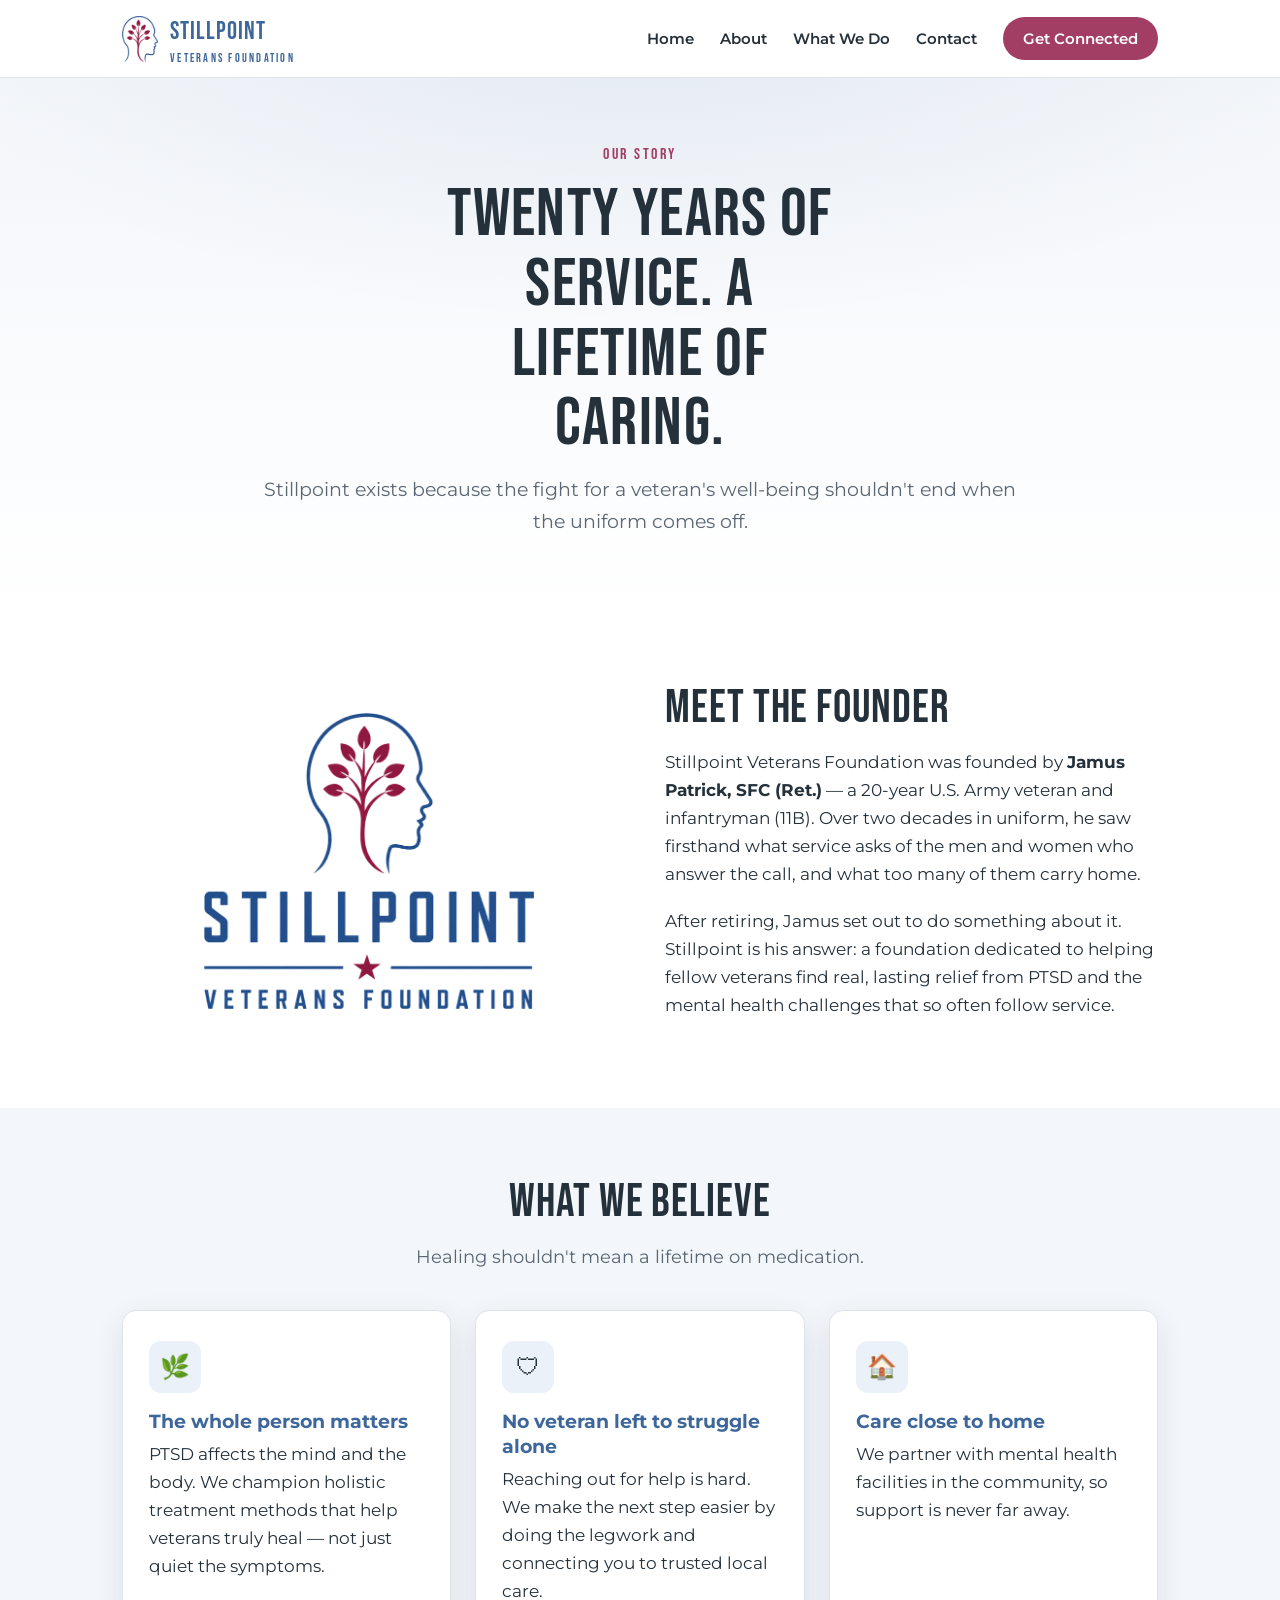
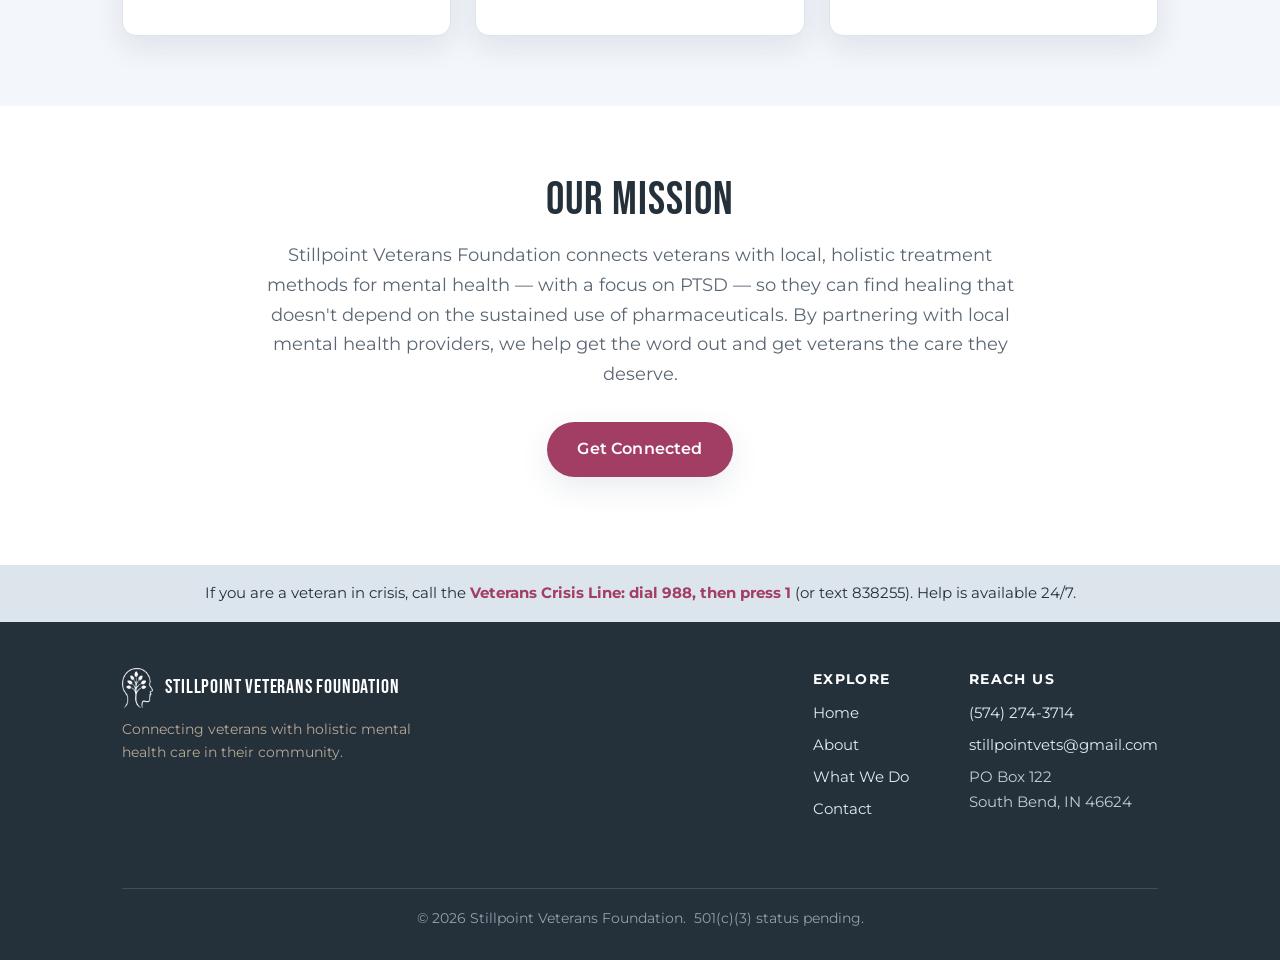
==== about.html @ 3c453eb8 "Add files via upload" ====
<!DOCTYPE html>
<html lang="en">
<head>
<meta charset="UTF-8">
<meta name="viewport" content="width=device-width, initial-scale=1">
<title>About — Stillpoint Veterans Foundation</title>
<meta name="description" content="Stillpoint Veterans Foundation was founded by Jamus Patrick, SFC (Ret.), a 20-year U.S. Army veteran, to connect veterans with holistic mental health care for PTSD.">
<link rel="icon" href="images/favicon.png">
<link rel="stylesheet" href="styles.css">
</head>
<body>

<header class="site">
  <div class="nav">
    <a class="brand" href="index.html">
      <img src="images/logo-emblem.png" alt="Stillpoint Veterans Foundation logo">
      <span>Stillpoint<small>Veterans Foundation</small></span>
    </a>
    <button class="menu-btn" aria-label="Menu" onclick="document.getElementById('nav').classList.toggle('open')">☰</button>
    <nav class="nav-links" id="nav">
      <a href="index.html">Home</a>
      <a href="about.html">About</a>
      <a href="services.html">What We Do</a>
      <a href="contact.html">Contact</a>
      <a class="cta" href="contact.html">Get Connected</a>
    </nav>
  </div>
</header>

<section class="hero" style="padding:64px 0 46px">
  <div class="wrap">
    <p class="eyebrow">Our Story</p>
    <h1>Twenty years of service. A lifetime of caring.</h1>
    <p class="lead">Stillpoint exists because the fight for a veteran's well-being shouldn't end when the uniform comes off.</p>
  </div>
</section>

<section class="band">
  <div class="wrap feature">
    <div class="media"><img src="images/logo-full.png" alt="Stillpoint Veterans Foundation logo"></div>
    <div>
      <h2>Meet the founder</h2>
      <p>Stillpoint Veterans Foundation was founded by <b>Jamus Patrick, SFC (Ret.)</b> — a 20-year U.S. Army veteran and infantryman (11B). Over two decades in uniform, he saw firsthand what service asks of the men and women who answer the call, and what too many of them carry home.</p>
      <p>After retiring, Jamus set out to do something about it. Stillpoint is his answer: a foundation dedicated to helping fellow veterans find real, lasting relief from PTSD and the mental health challenges that so often follow service.</p>
    </div>
  </div>
</section>

<section class="band sand">
  <div class="wrap">
    <h2 class="center">What we believe</h2>
    <p class="lead-center">Healing shouldn't mean a lifetime on medication.</p>
    <div class="cards">
      <div class="card">
        <div class="ic">&#127807;</div>
        <h3>The whole person matters</h3>
        <p>PTSD affects the mind and the body. We champion holistic treatment methods that help veterans truly heal — not just quiet the symptoms.</p>
      </div>
      <div class="card">
        <div class="ic">&#128737;</div>
        <h3>No veteran left to struggle alone</h3>
        <p>Reaching out for help is hard. We make the next step easier by doing the legwork and connecting you to trusted local care.</p>
      </div>
      <div class="card">
        <div class="ic">&#127968;</div>
        <h3>Care close to home</h3>
        <p>We partner with mental health facilities in the community, so support is never far away.</p>
      </div>
    </div>
  </div>
</section>

<section class="band">
  <div class="wrap center">
    <h2>Our mission</h2>
    <p class="lead-center">Stillpoint Veterans Foundation connects veterans with local, holistic treatment methods for mental health — with a focus on PTSD — so they can find healing that doesn't depend on the sustained use of pharmaceuticals. By partnering with local mental health providers, we help get the word out and get veterans the care they deserve.</p>
    <p class="center" style="margin-top:34px"><a class="btn" href="contact.html">Get Connected</a></p>
  </div>
</section>

<div class="disclaimer">
  If you are a veteran in crisis, call the <b>Veterans Crisis Line: dial 988, then press 1</b> (or text 838255). Help is available 24/7.
</div>

<footer class="site">
  <div class="wrap">
    <div>
      <div class="fbrand"><img src="images/logo-emblem-white.png" alt=""> Stillpoint Veterans Foundation</div>
      <p class="note" style="max-width:34ch;color:#b7a994">Connecting veterans with holistic mental health care in their community.</p>
    </div>
    <div class="cols">
      <div>
        <h4>Explore</h4>
        <ul>
          <li><a href="index.html">Home</a></li>
          <li><a href="about.html">About</a></li>
          <li><a href="services.html">What We Do</a></li>
          <li><a href="contact.html">Contact</a></li>
        </ul>
      </div>
      <div>
        <h4>Reach us</h4>
        <ul>
          <li><a href="tel:+15742743714">(574) 274-3714</a></li>
          <li><a href="mailto:stillpointvets@gmail.com">stillpointvets@gmail.com</a></li>
          <li>PO Box 122<br>South Bend, IN 46624</li>
        </ul>
      </div>
    </div>
    <div class="copyright">&copy; 2026 Stillpoint Veterans Foundation. &nbsp;501(c)(3) status pending.</div>
  </div>
</footer>

</body>
</html>
---- styles.css ----
@import url('https://fonts.googleapis.com/css2?family=Bebas+Neue&family=Montserrat:wght@400;500;600;700&display=swap');
/* Stillpoint Veterans Foundation — site styles (brand: blue #3D679A / maroon #A23D63) */
:root{
  --blue:#3D679A;
  --blue-dark:#315688;
  --blue-deep:#22456B;
  --maroon:#A23D63;
  --maroon-dark:#84304F;
  --ink:#24303A;
  --cream:#FFFFFF;
  --sand:#F3F6FA;
  --sand-deep:#DCE4EC;
  --muted:#5A6673;
  --white:#ffffff;
  --shadow:0 10px 30px rgba(34,54,84,.10);
  --radius:14px;
  --maxw:1080px;
  --font:'Montserrat',-apple-system,BlinkMacSystemFont,"Segoe UI",Roboto,Helvetica,Arial,sans-serif;
  --display:'Bebas Neue','Arial Narrow',sans-serif;
}
*{box-sizing:border-box}
html{scroll-behavior:smooth}
body{
  margin:0;font-family:var(--font);color:var(--ink);
  background:var(--cream);line-height:1.65;font-size:17px;
  -webkit-font-smoothing:antialiased;
}
h1,h2{font-family:var(--display);font-weight:400;letter-spacing:.02em;line-height:1.04;color:var(--ink)}
h1{font-size:clamp(2.7rem,6.5vw,4.2rem);margin:.1em 0}
h2{font-size:clamp(2rem,4.5vw,2.9rem);margin:0 0 .35em}
h3{font-family:var(--font);font-weight:700;font-size:1.2rem;line-height:1.3;color:var(--ink);margin:0 0 .3em}
p{margin:0 0 1.1em}
a{color:var(--blue);text-decoration:none}
a:hover{text-decoration:underline}
img{max-width:100%;display:block}
.wrap{max-width:var(--maxw);margin:0 auto;padding:0 22px}
.center{text-align:center}

/* Buttons */
.btn{
  display:inline-block;background:var(--maroon);color:#fff;font-weight:600;
  padding:14px 30px;border-radius:50px;font-size:1rem;letter-spacing:.01em;
  box-shadow:var(--shadow);transition:transform .15s ease,background .15s ease;
  border:none;cursor:pointer;text-align:center;
}
.btn:hover{background:var(--maroon-dark);text-decoration:none;transform:translateY(-2px)}
.btn-outline{
  background:transparent;color:var(--blue);border:2px solid var(--blue);
  box-shadow:none;padding:12px 28px;
}
.btn-outline:hover{background:var(--blue);color:#fff}

/* Header / nav */
header.site{
  position:sticky;top:0;z-index:50;background:rgba(255,255,255,.94);
  backdrop-filter:saturate(160%) blur(8px);border-bottom:1px solid var(--sand-deep);
}
.nav{display:flex;align-items:center;justify-content:space-between;padding:12px 22px;max-width:var(--maxw);margin:0 auto}
.brand{display:flex;align-items:center;gap:12px;font-family:var(--display);font-weight:400;font-size:1.55rem;letter-spacing:.04em;color:var(--blue)}
.brand:hover{text-decoration:none}
.brand img{height:46px;width:auto}
.brand small{display:block;font-family:var(--display);font-weight:400;font-size:.78rem;letter-spacing:.18em;text-transform:uppercase;color:var(--blue);line-height:1}
.nav-links{display:flex;align-items:center;gap:26px}
.nav-links a{color:var(--ink);font-weight:600;font-size:.95rem}
.nav-links a.cta{background:var(--maroon);color:#fff;padding:9px 20px;border-radius:50px}
.nav-links a.cta:hover{background:var(--maroon-dark);text-decoration:none}
.menu-btn{display:none;background:none;border:none;font-size:1.7rem;color:var(--ink);cursor:pointer}

/* Hero (inner pages) */
.hero{
  position:relative;padding:80px 0 70px;text-align:center;overflow:hidden;
  background:
    radial-gradient(1200px 500px at 50% -10%, rgba(61,103,154,.08), transparent 60%),
    linear-gradient(180deg,var(--sand) 0%, var(--cream) 100%);
}
.hero .eyebrow{font-family:var(--display);text-transform:uppercase;letter-spacing:.16em;font-size:1rem;font-weight:400;color:var(--maroon);margin-bottom:12px}
.hero h1{max-width:16ch;margin-left:auto;margin-right:auto}
.hero p.lead{font-size:1.2rem;color:var(--muted);max-width:60ch;margin:14px auto 30px}
.hero-actions{display:flex;gap:14px;justify-content:center;flex-wrap:wrap}
.hero-logo{height:120px;width:auto;margin:0 auto 26px}

/* Blue color-wash hero (home page) */
.hero-photo{
  padding:120px 0 110px;
  background:
    radial-gradient(900px 380px at 72% 26%, rgba(255,255,255,.12), transparent 60%),
    linear-gradient(140deg, #315688 0%, #3D679A 42%, #2E5079 76%, #22456B 100%);
}
.hero-photo .eyebrow{color:#CBDAEE}
.hero-photo h1{color:#fff;text-shadow:0 2px 16px rgba(12,28,48,.35);max-width:18ch}
.hero-photo p.lead{color:#E7EEF6}
.hero-photo .btn{background:var(--maroon);color:#fff}
.hero-photo .btn:hover{background:var(--maroon-dark);color:#fff}
.hero-photo .btn-outline{background:transparent;color:#fff;border-color:#fff}
.hero-photo .btn-outline:hover{background:#fff;color:var(--blue)}

/* Sections */
section.band{padding:70px 0}
section.band.sand{background:var(--sand)}
section.band.ink{background:linear-gradient(150deg,#315688,#22456B);color:#E6ECF2}
section.band.ink h2,section.band.ink h3{color:#fff}
.lead-center{max-width:64ch;margin:0 auto 10px;text-align:center;color:var(--muted);font-size:1.12rem}
section.band.ink .lead-center{color:#C3CDD7}

/* Cards */
.cards{display:grid;grid-template-columns:repeat(auto-fit,minmax(250px,1fr));gap:24px;margin-top:38px}
.card{background:#fff;border-radius:var(--radius);padding:30px 26px;box-shadow:var(--shadow);border:1px solid var(--sand-deep)}
.card .ic{width:52px;height:52px;border-radius:12px;background:#EAF1F8;display:flex;align-items:center;justify-content:center;margin-bottom:16px;font-size:1.5rem}
.card h3{color:var(--blue)}
.card p:last-child{margin-bottom:0}

/* Steps */
.steps{display:grid;grid-template-columns:repeat(auto-fit,minmax(220px,1fr));gap:26px;margin-top:40px;counter-reset:step}
.step{position:relative;padding-left:8px}
.step .num{display:inline-flex;align-items:center;justify-content:center;width:46px;height:46px;border-radius:50%;background:var(--blue);color:#fff;font-family:var(--display);font-weight:400;font-size:1.5rem;margin-bottom:12px}

/* Feature row */
.feature{display:grid;grid-template-columns:1fr 1fr;gap:50px;align-items:center}
.feature .media{background:transparent;border-radius:0;min-height:0;display:flex;align-items:center;justify-content:center;box-shadow:none}
.feature .media img{width:80%;max-width:330px;border-radius:0}

/* Trust strip */
.trust{display:flex;flex-wrap:wrap;gap:18px 40px;justify-content:center;margin-top:20px;color:var(--muted);font-weight:600}
.trust span{display:flex;align-items:center;gap:8px}
.trust .dot{color:var(--maroon);font-size:1.2rem}

/* Contact */
.contact-grid{display:grid;grid-template-columns:1fr 1fr;gap:44px;align-items:start}
.form-field{margin-bottom:18px}
.form-field label{display:block;font-weight:600;margin-bottom:6px;font-size:.95rem}
.form-field input,.form-field textarea,.form-field select{
  width:100%;padding:13px 15px;border:1.5px solid var(--sand-deep);border-radius:10px;
  font-size:1rem;font-family:inherit;background:#fff;color:var(--ink);
}
.form-field input:focus,.form-field textarea:focus,.form-field select:focus{outline:none;border-color:var(--blue)}
.form-field textarea{min-height:130px;resize:vertical}
.contact-info li{list-style:none;display:flex;gap:14px;align-items:flex-start;margin-bottom:22px}
.contact-info{padding:0;margin:0}
.contact-info .ic{font-size:1.4rem;flex:0 0 auto}
.contact-info b{display:block}
.note{font-size:.9rem;color:var(--muted)}

/* Footer */
footer.site{background:var(--ink);color:#C4CDD6;padding:46px 0 30px;font-size:.95rem}
footer.site .wrap{display:flex;flex-wrap:wrap;gap:30px;justify-content:space-between}
footer.site a{color:#E4EAF0}
footer.site .fbrand{display:flex;align-items:center;gap:12px;margin-bottom:10px;color:#fff;font-family:var(--display);font-size:1.25rem;letter-spacing:.04em}
footer.site .fbrand img{height:40px;width:auto}
footer.site .cols{display:flex;gap:60px;flex-wrap:wrap}
footer.site h4{color:#fff;margin:0 0 10px;font-size:.85rem;letter-spacing:.1em;text-transform:uppercase}
footer.site ul{list-style:none;padding:0;margin:0}
footer.site li{margin-bottom:7px}
.copyright{border-top:1px solid rgba(255,255,255,.14);margin-top:30px;padding-top:18px;font-size:.85rem;color:#93A0AC;text-align:center;width:100%}

/* Disclaimer band */
.disclaimer{background:var(--sand-deep);color:var(--ink);text-align:center;padding:16px 22px;font-size:.92rem}
.disclaimer b{color:var(--maroon)}

/* Mobile */
@media(max-width:820px){
  .nav-links{position:fixed;top:71px;right:0;left:0;background:var(--cream);flex-direction:column;align-items:stretch;gap:0;padding:8px 0;border-bottom:1px solid var(--sand-deep);box-shadow:var(--shadow);display:none}
  .nav-links.open{display:flex}
  .nav-links a{padding:14px 24px;border-top:1px solid var(--sand)}
  .nav-links a.cta{margin:10px 24px;text-align:center}
  .menu-btn{display:block}
  .feature{grid-template-columns:1fr;gap:30px}
  .contact-grid{grid-template-columns:1fr}
  section.band{padding:52px 0}
  .hero{padding:56px 0 50px}
}
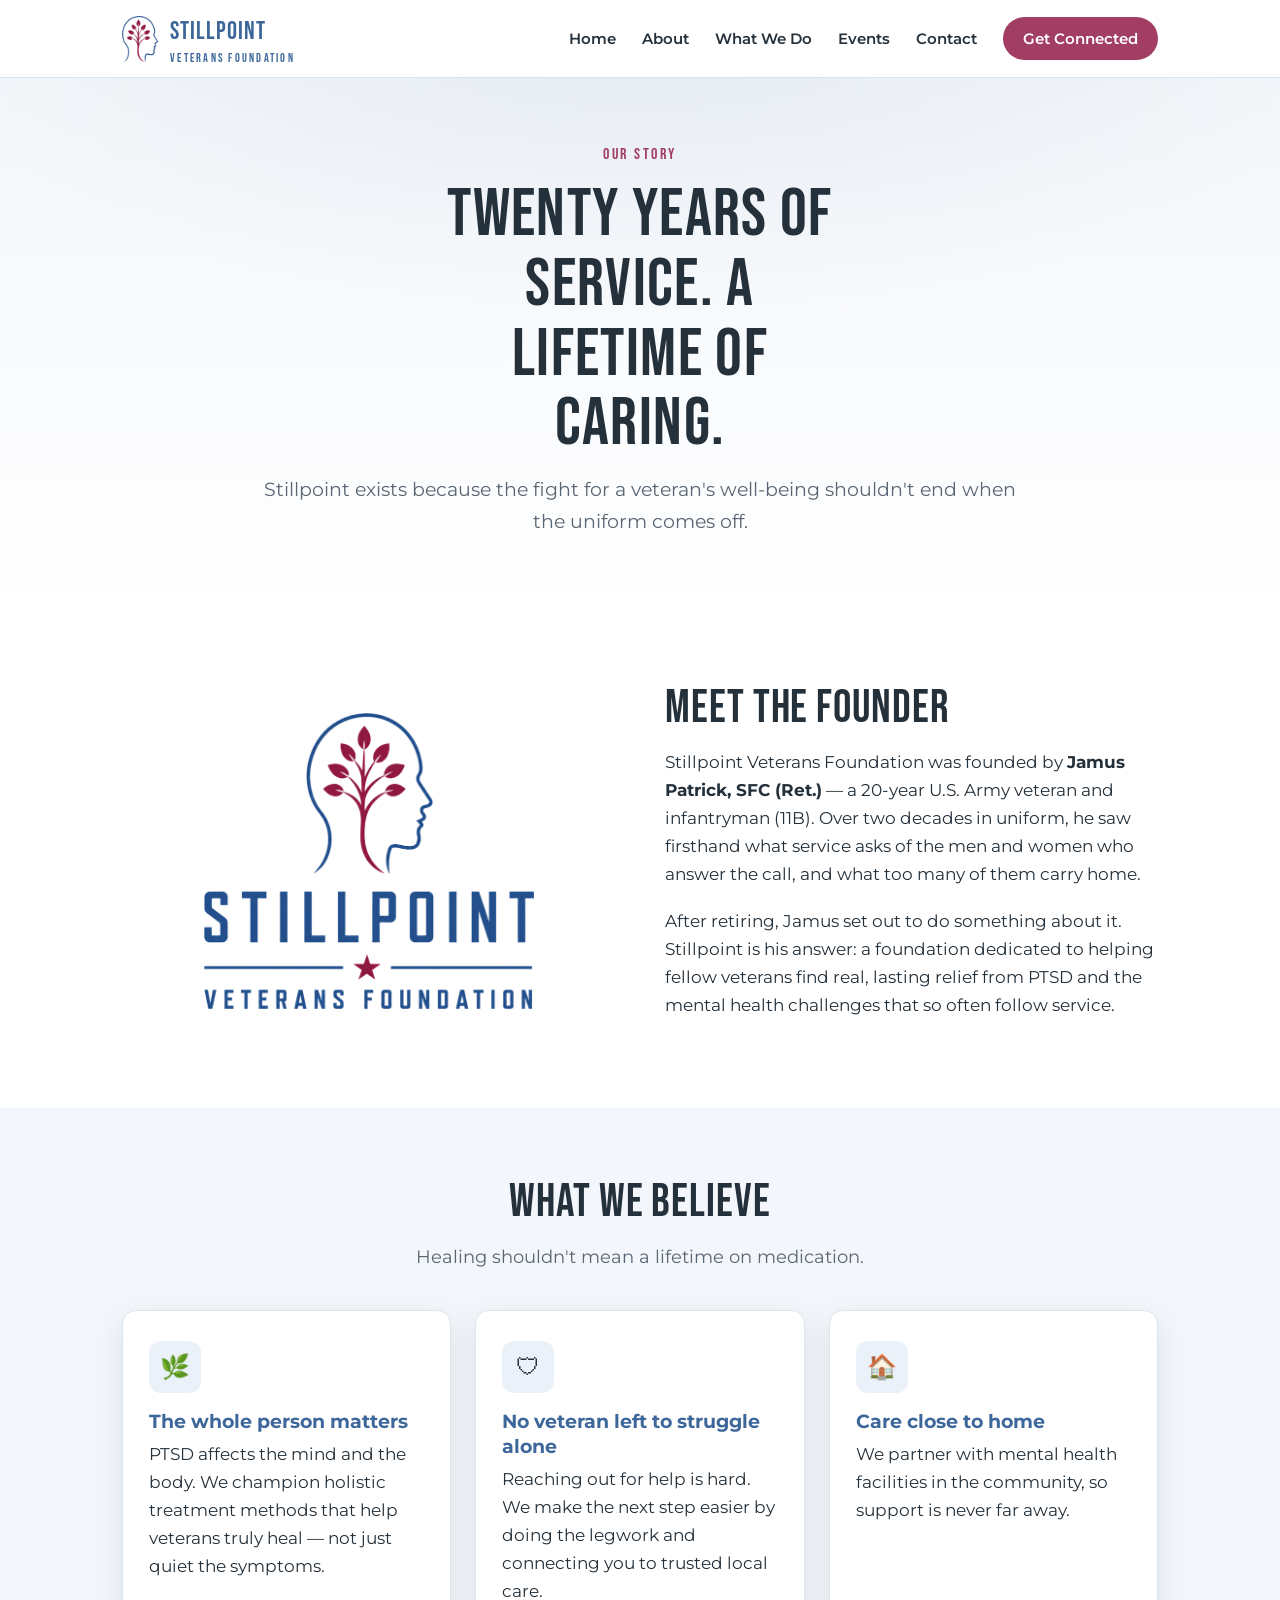
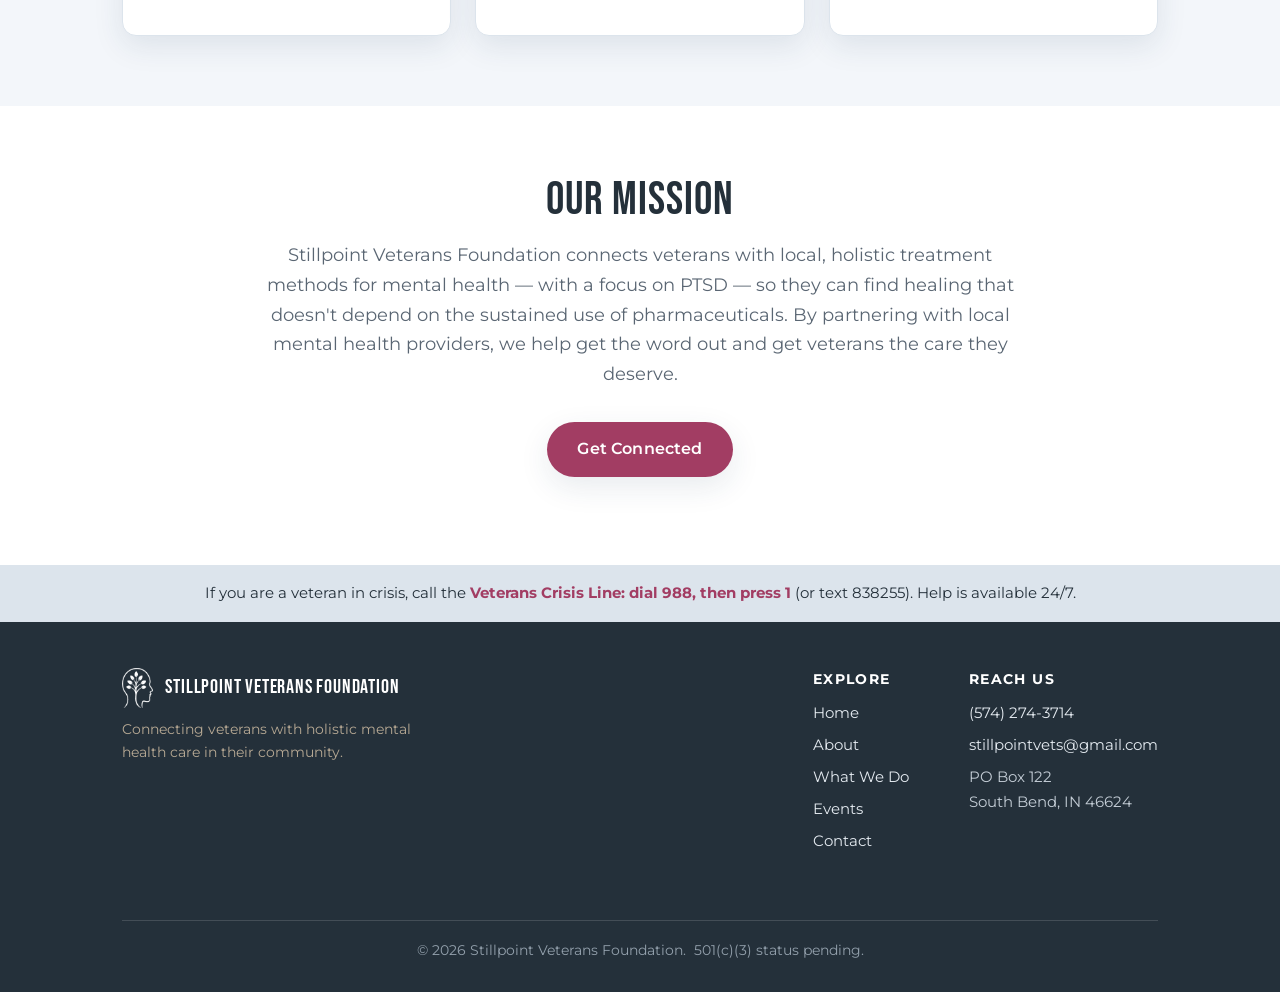
==== commit 04e82588: "Add files via upload" ====
--- a/about.html
+++ b/about.html
@@ -21,6 +21,7 @@
       <a href="index.html">Home</a>
       <a href="about.html">About</a>
       <a href="services.html">What We Do</a>
+      <a href="events.html">Events</a>
       <a href="contact.html">Contact</a>
       <a class="cta" href="contact.html">Get Connected</a>
     </nav>
@@ -95,6 +96,7 @@
           <li><a href="index.html">Home</a></li>
           <li><a href="about.html">About</a></li>
           <li><a href="services.html">What We Do</a></li>
+          <li><a href="events.html">Events</a></li>
           <li><a href="contact.html">Contact</a></li>
         </ul>
       </div>
--- a/styles.css
+++ b/styles.css
@@ -152,6 +152,17 @@
 footer.site li{margin-bottom:7px}
 .copyright{border-top:1px solid rgba(255,255,255,.14);margin-top:30px;padding-top:18px;font-size:.85rem;color:#93A0AC;text-align:center;width:100%}
 
+/* Events */
+.events{max-width:760px;margin:34px auto 0;display:flex;flex-direction:column;gap:18px}
+.event-card{display:flex;gap:22px;background:#fff;border:1px solid var(--sand-deep);border-radius:var(--radius);padding:22px 24px;box-shadow:var(--shadow);align-items:flex-start}
+.event-date{flex:0 0 auto;width:74px;text-align:center;background:var(--blue);color:#fff;border-radius:12px;padding:12px 0;line-height:1}
+.event-month{display:block;font-family:var(--font);font-weight:700;font-size:.8rem;letter-spacing:.1em;text-transform:uppercase}
+.event-day{display:block;font-family:var(--display);font-size:2rem;margin-top:4px}
+.event-body h3{color:var(--blue);margin-bottom:4px}
+.event-meta{color:var(--maroon);font-weight:600;font-size:.9rem;margin-bottom:8px}
+.event-body .btn{margin-top:6px}
+@media(max-width:560px){.event-card{flex-direction:column;gap:14px}.event-date{width:auto;display:inline-block;padding:8px 16px}}
+
 /* Disclaimer band */
 .disclaimer{background:var(--sand-deep);color:var(--ink);text-align:center;padding:16px 22px;font-size:.92rem}
 .disclaimer b{color:var(--maroon)}
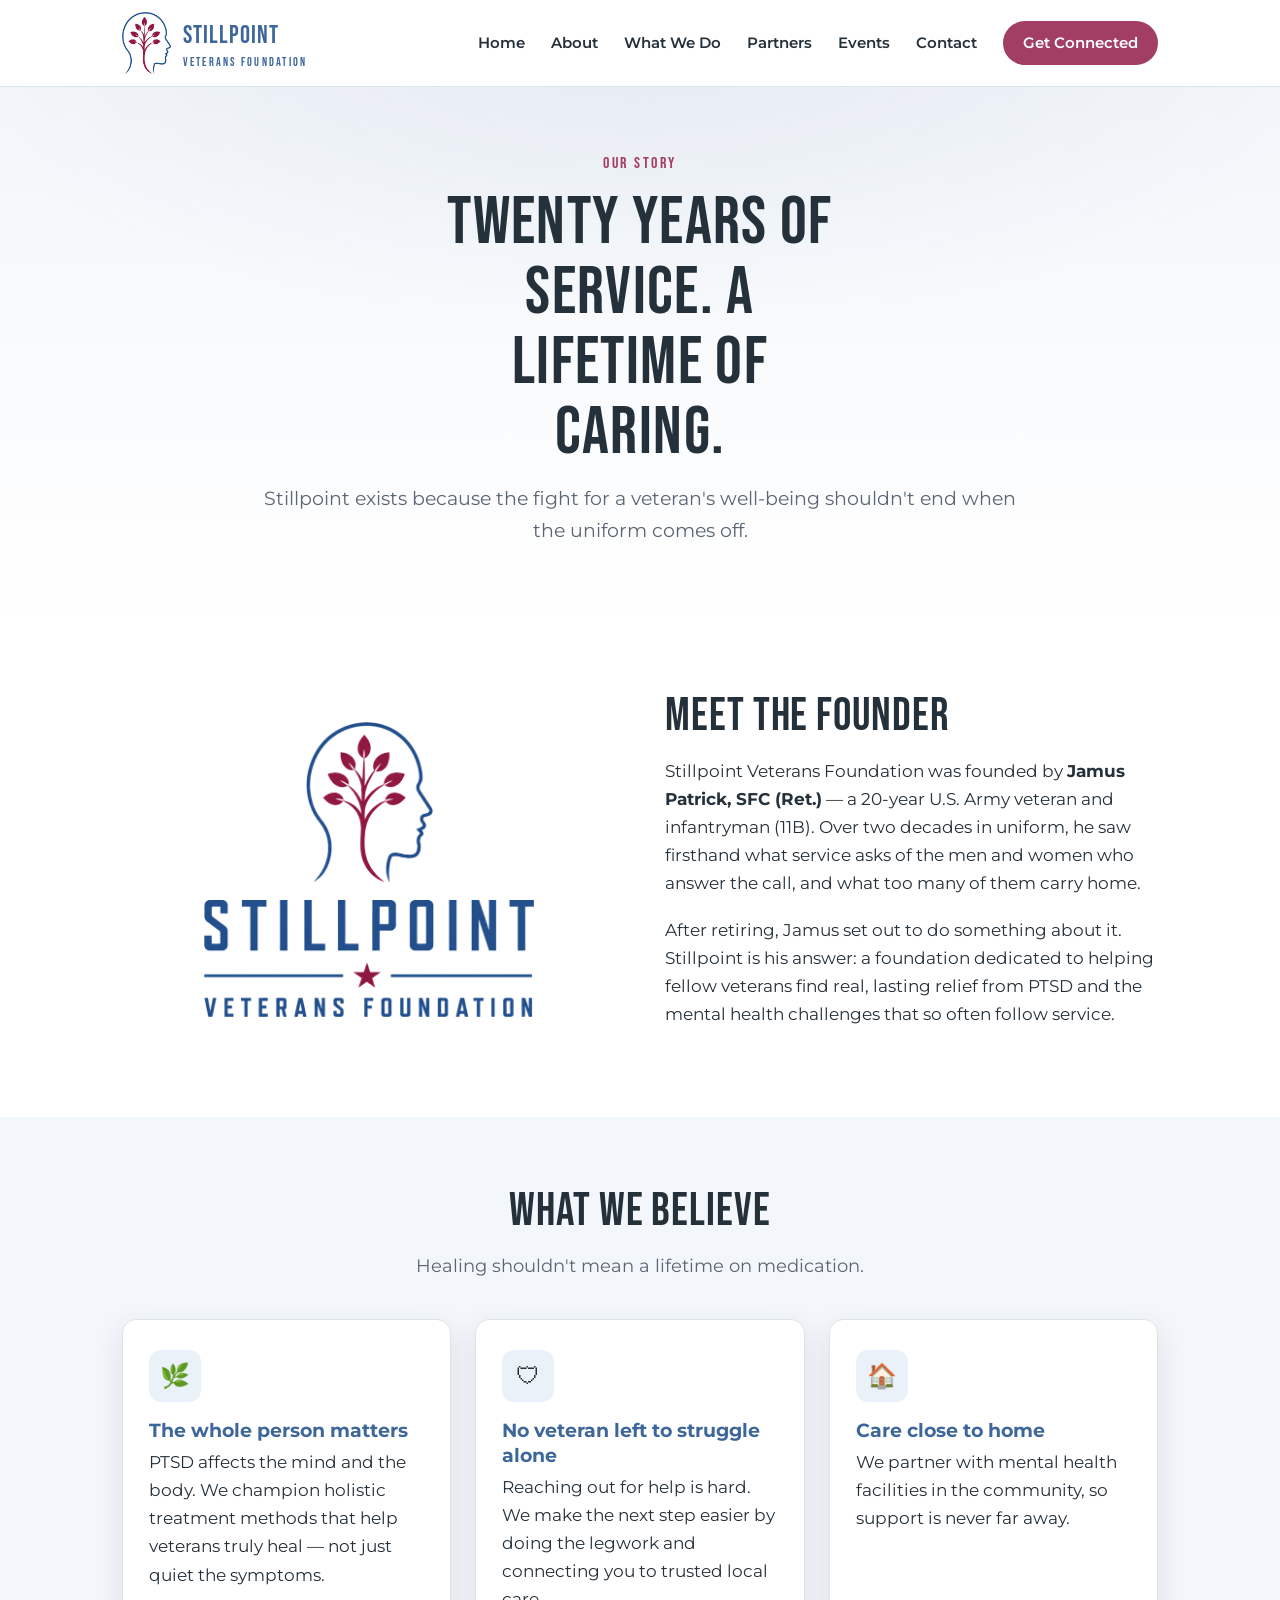
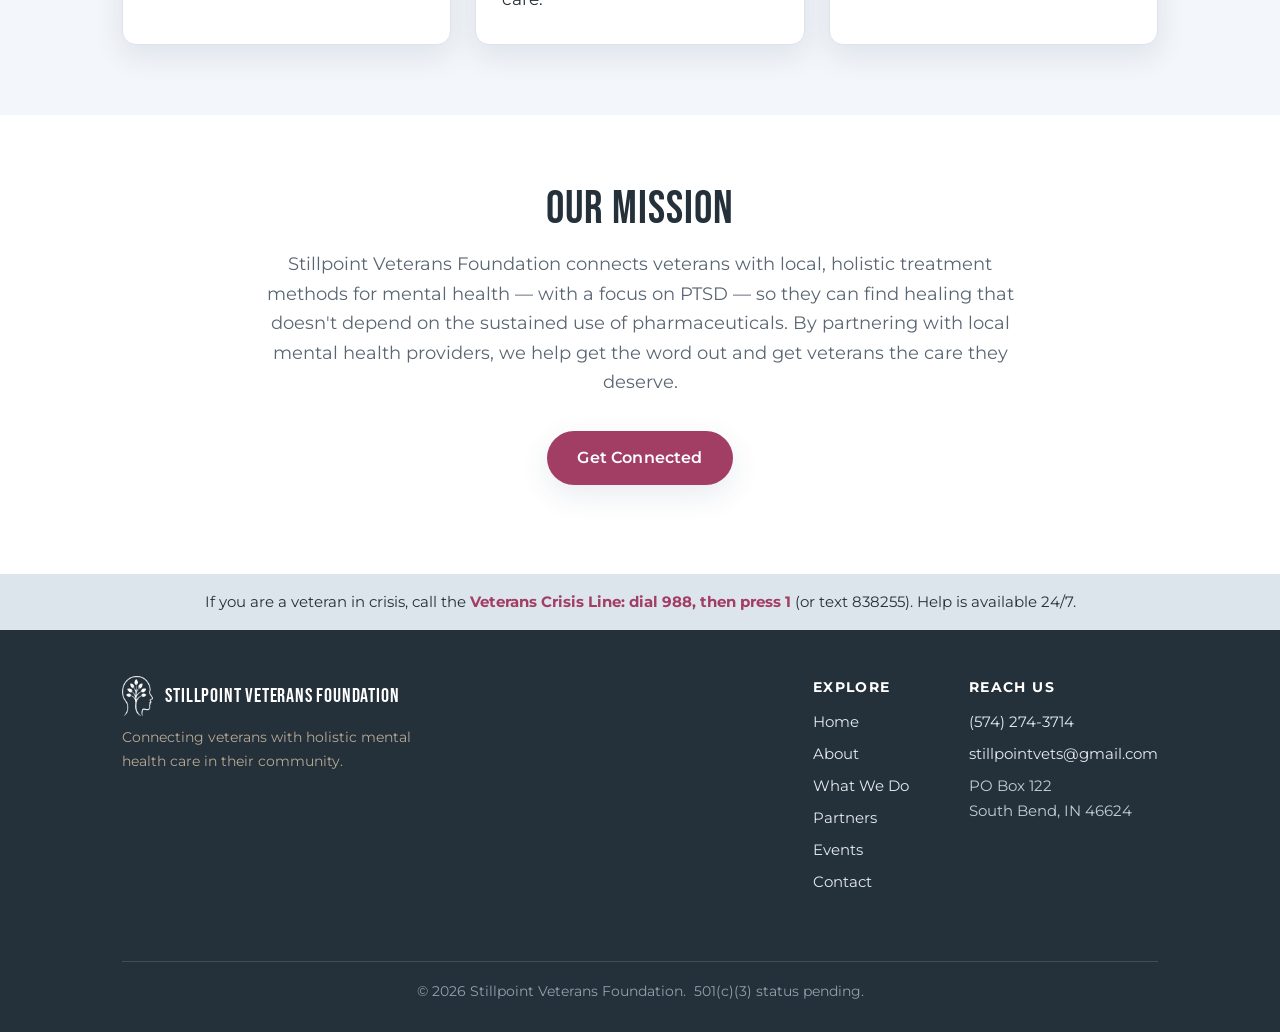
==== commit 217eeb1d: "Add files via upload" ====
--- a/about.html
+++ b/about.html
@@ -21,6 +21,7 @@
       <a href="index.html">Home</a>
       <a href="about.html">About</a>
       <a href="services.html">What We Do</a>
+      <a href="partners.html">Partners</a>
       <a href="events.html">Events</a>
       <a href="contact.html">Contact</a>
       <a class="cta" href="contact.html">Get Connected</a>
@@ -96,6 +97,7 @@
           <li><a href="index.html">Home</a></li>
           <li><a href="about.html">About</a></li>
           <li><a href="services.html">What We Do</a></li>
+          <li><a href="partners.html">Partners</a></li>
           <li><a href="events.html">Events</a></li>
           <li><a href="contact.html">Contact</a></li>
         </ul>
--- a/styles.css
+++ b/styles.css
@@ -58,7 +58,7 @@
 .nav{display:flex;align-items:center;justify-content:space-between;padding:12px 22px;max-width:var(--maxw);margin:0 auto}
 .brand{display:flex;align-items:center;gap:12px;font-family:var(--display);font-weight:400;font-size:1.55rem;letter-spacing:.04em;color:var(--blue)}
 .brand:hover{text-decoration:none}
-.brand img{height:46px;width:auto}
+.brand img{height:62px;width:auto}
 .brand small{display:block;font-family:var(--display);font-weight:400;font-size:.78rem;letter-spacing:.18em;text-transform:uppercase;color:var(--blue);line-height:1}
 .nav-links{display:flex;align-items:center;gap:26px}
 .nav-links a{color:var(--ink);font-weight:600;font-size:.95rem}
@@ -163,13 +163,22 @@
 .event-body .btn{margin-top:6px}
 @media(max-width:560px){.event-card{flex-direction:column;gap:14px}.event-date{width:auto;display:inline-block;padding:8px 16px}}
 
+/* Partners */
+.partners{display:grid;grid-template-columns:repeat(auto-fit,minmax(320px,1fr));gap:24px;max-width:760px;margin:34px auto 0}
+.partner-card{background:#fff;border:1px solid var(--sand-deep);border-radius:var(--radius);padding:30px 28px;box-shadow:var(--shadow)}
+.partner-card h3{color:var(--blue);margin-bottom:2px}
+.partner-loc{color:var(--maroon);font-weight:600;font-size:.92rem;margin-bottom:12px}
+.partner-contact{list-style:none;padding:0;margin:16px 0 22px;font-size:.96rem}
+.partner-contact li{display:flex;gap:10px;align-items:flex-start;margin-bottom:9px;color:var(--ink)}
+.partner-contact .pc-ic{flex:0 0 auto}
+
 /* Disclaimer band */
 .disclaimer{background:var(--sand-deep);color:var(--ink);text-align:center;padding:16px 22px;font-size:.92rem}
 .disclaimer b{color:var(--maroon)}
 
 /* Mobile */
 @media(max-width:820px){
-  .nav-links{position:fixed;top:71px;right:0;left:0;background:var(--cream);flex-direction:column;align-items:stretch;gap:0;padding:8px 0;border-bottom:1px solid var(--sand-deep);box-shadow:var(--shadow);display:none}
+  .nav-links{position:fixed;top:87px;right:0;left:0;background:var(--cream);flex-direction:column;align-items:stretch;gap:0;padding:8px 0;border-bottom:1px solid var(--sand-deep);box-shadow:var(--shadow);display:none}
   .nav-links.open{display:flex}
   .nav-links a{padding:14px 24px;border-top:1px solid var(--sand)}
   .nav-links a.cta{margin:10px 24px;text-align:center}
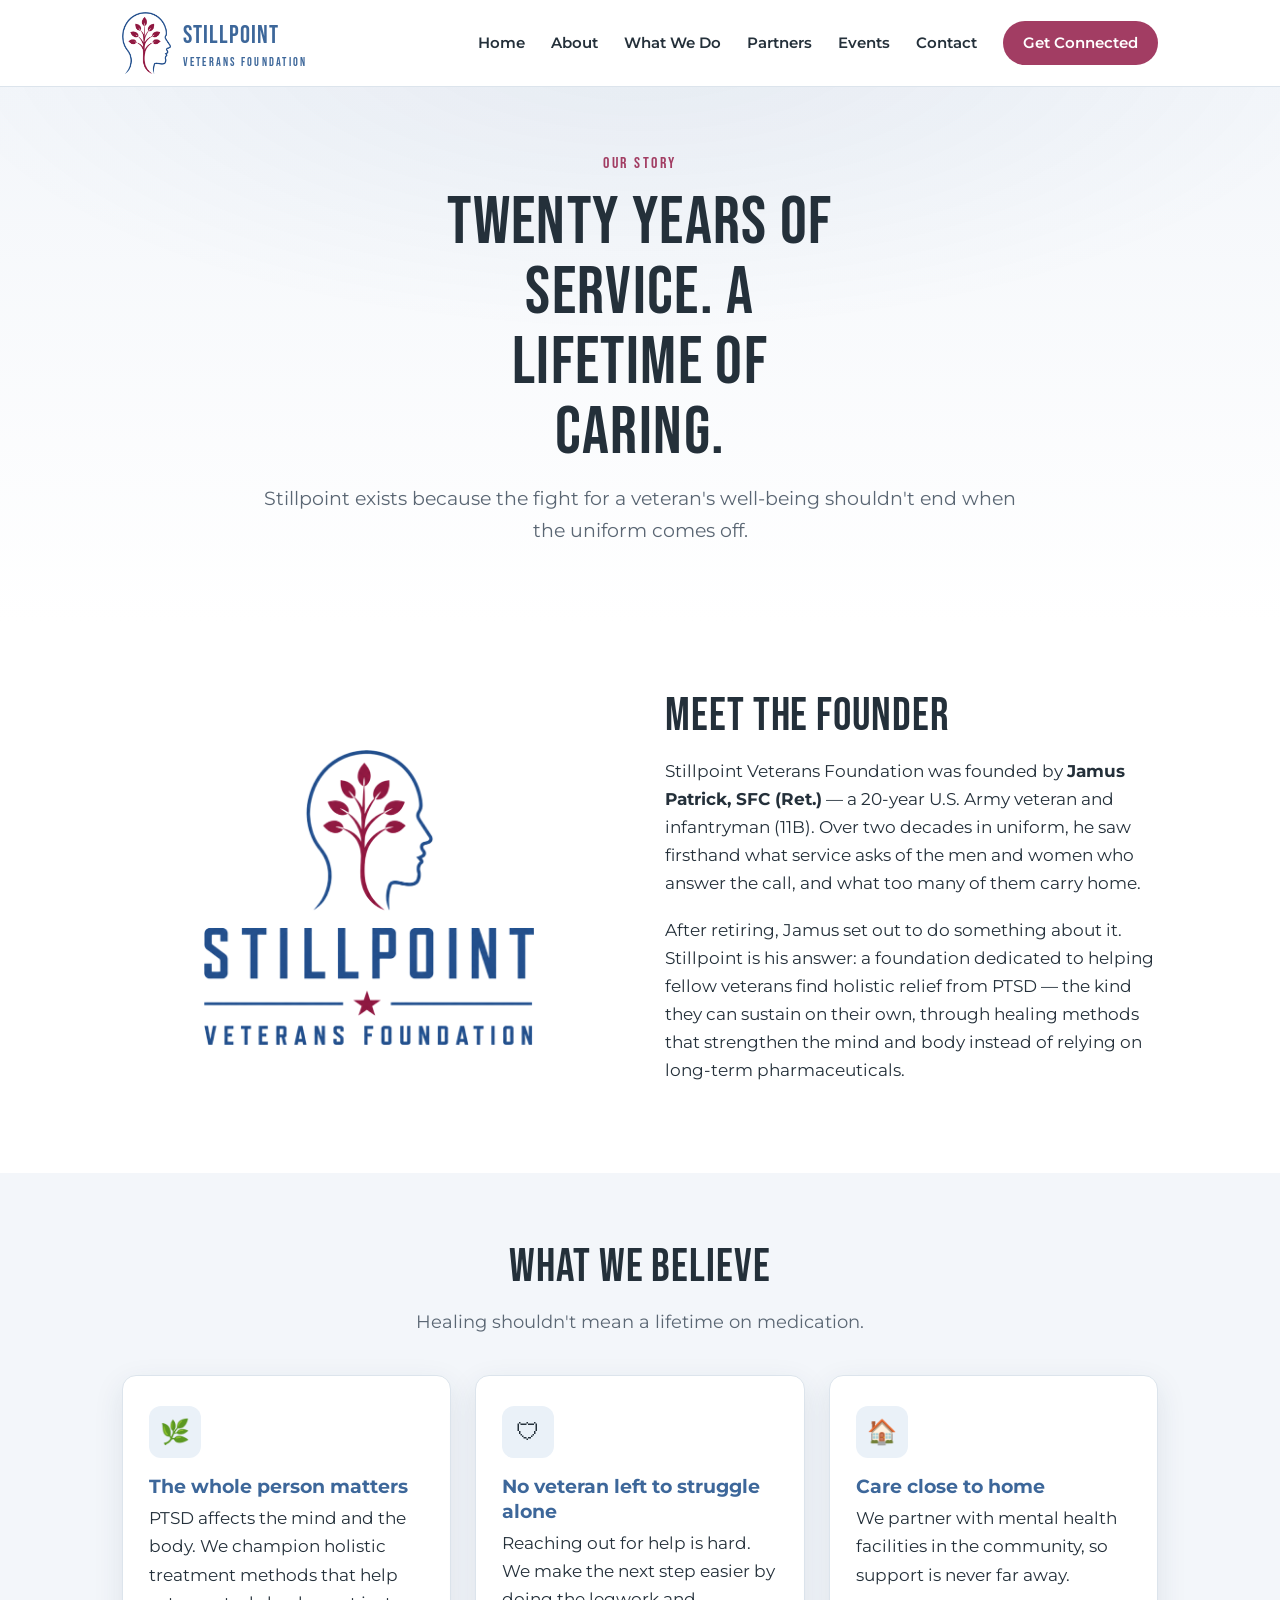
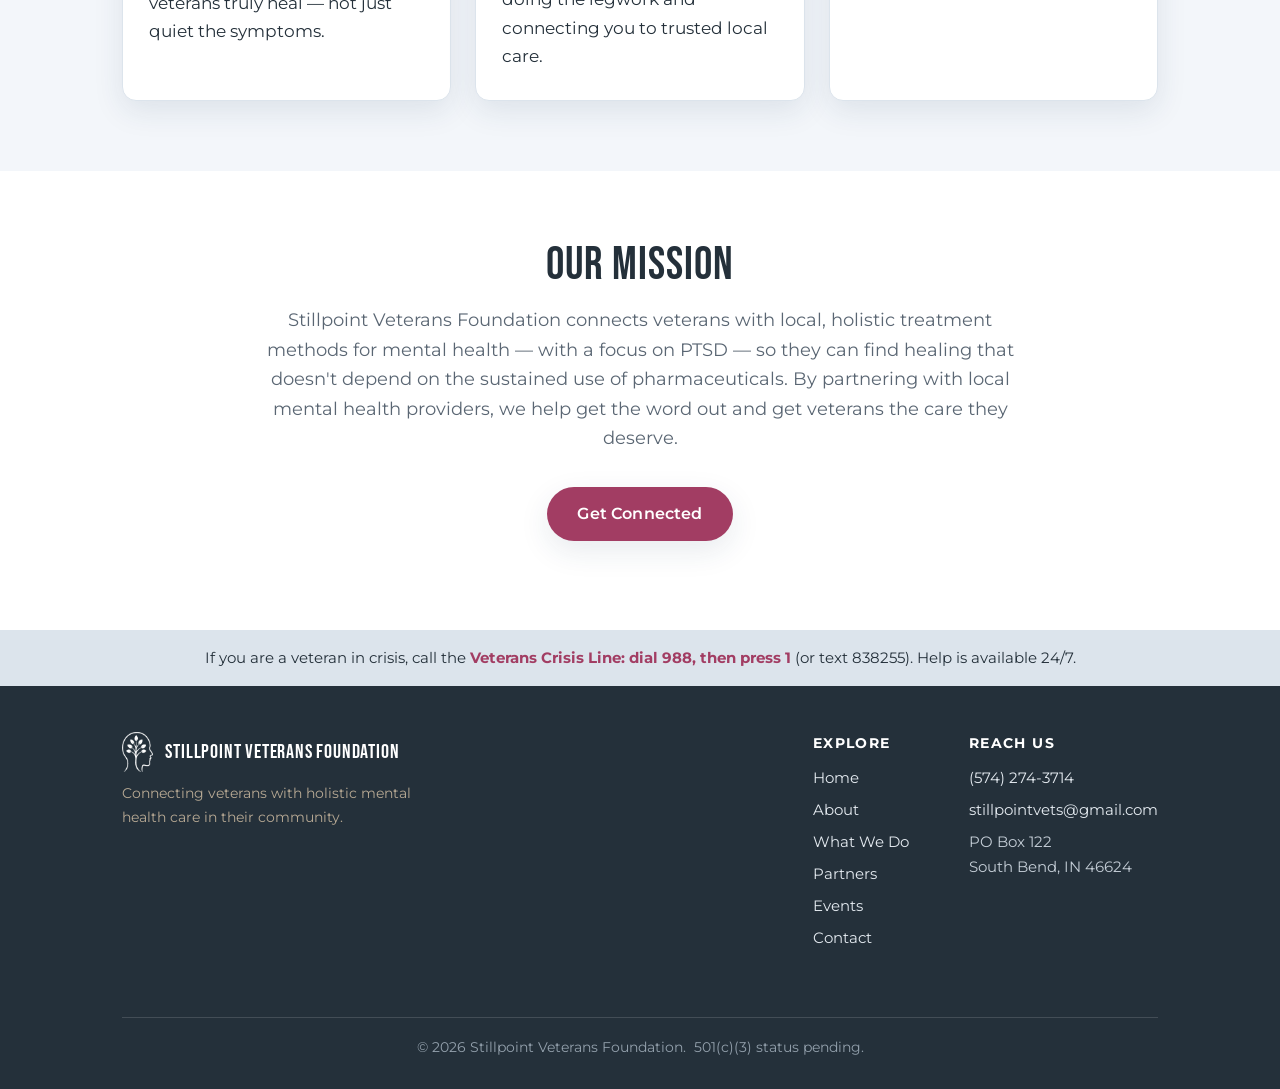
==== commit 44e2a165: "Add files via upload" ====
--- a/about.html
+++ b/about.html
@@ -43,7 +43,7 @@
     <div>
       <h2>Meet the founder</h2>
       <p>Stillpoint Veterans Foundation was founded by <b>Jamus Patrick, SFC (Ret.)</b> — a 20-year U.S. Army veteran and infantryman (11B). Over two decades in uniform, he saw firsthand what service asks of the men and women who answer the call, and what too many of them carry home.</p>
-      <p>After retiring, Jamus set out to do something about it. Stillpoint is his answer: a foundation dedicated to helping fellow veterans find real, lasting relief from PTSD and the mental health challenges that so often follow service.</p>
+      <p>After retiring, Jamus set out to do something about it. Stillpoint is his answer: a foundation dedicated to helping fellow veterans find holistic relief from PTSD — the kind they can sustain on their own, through healing methods that strengthen the mind and body instead of relying on long-term pharmaceuticals.</p>
     </div>
   </div>
 </section>
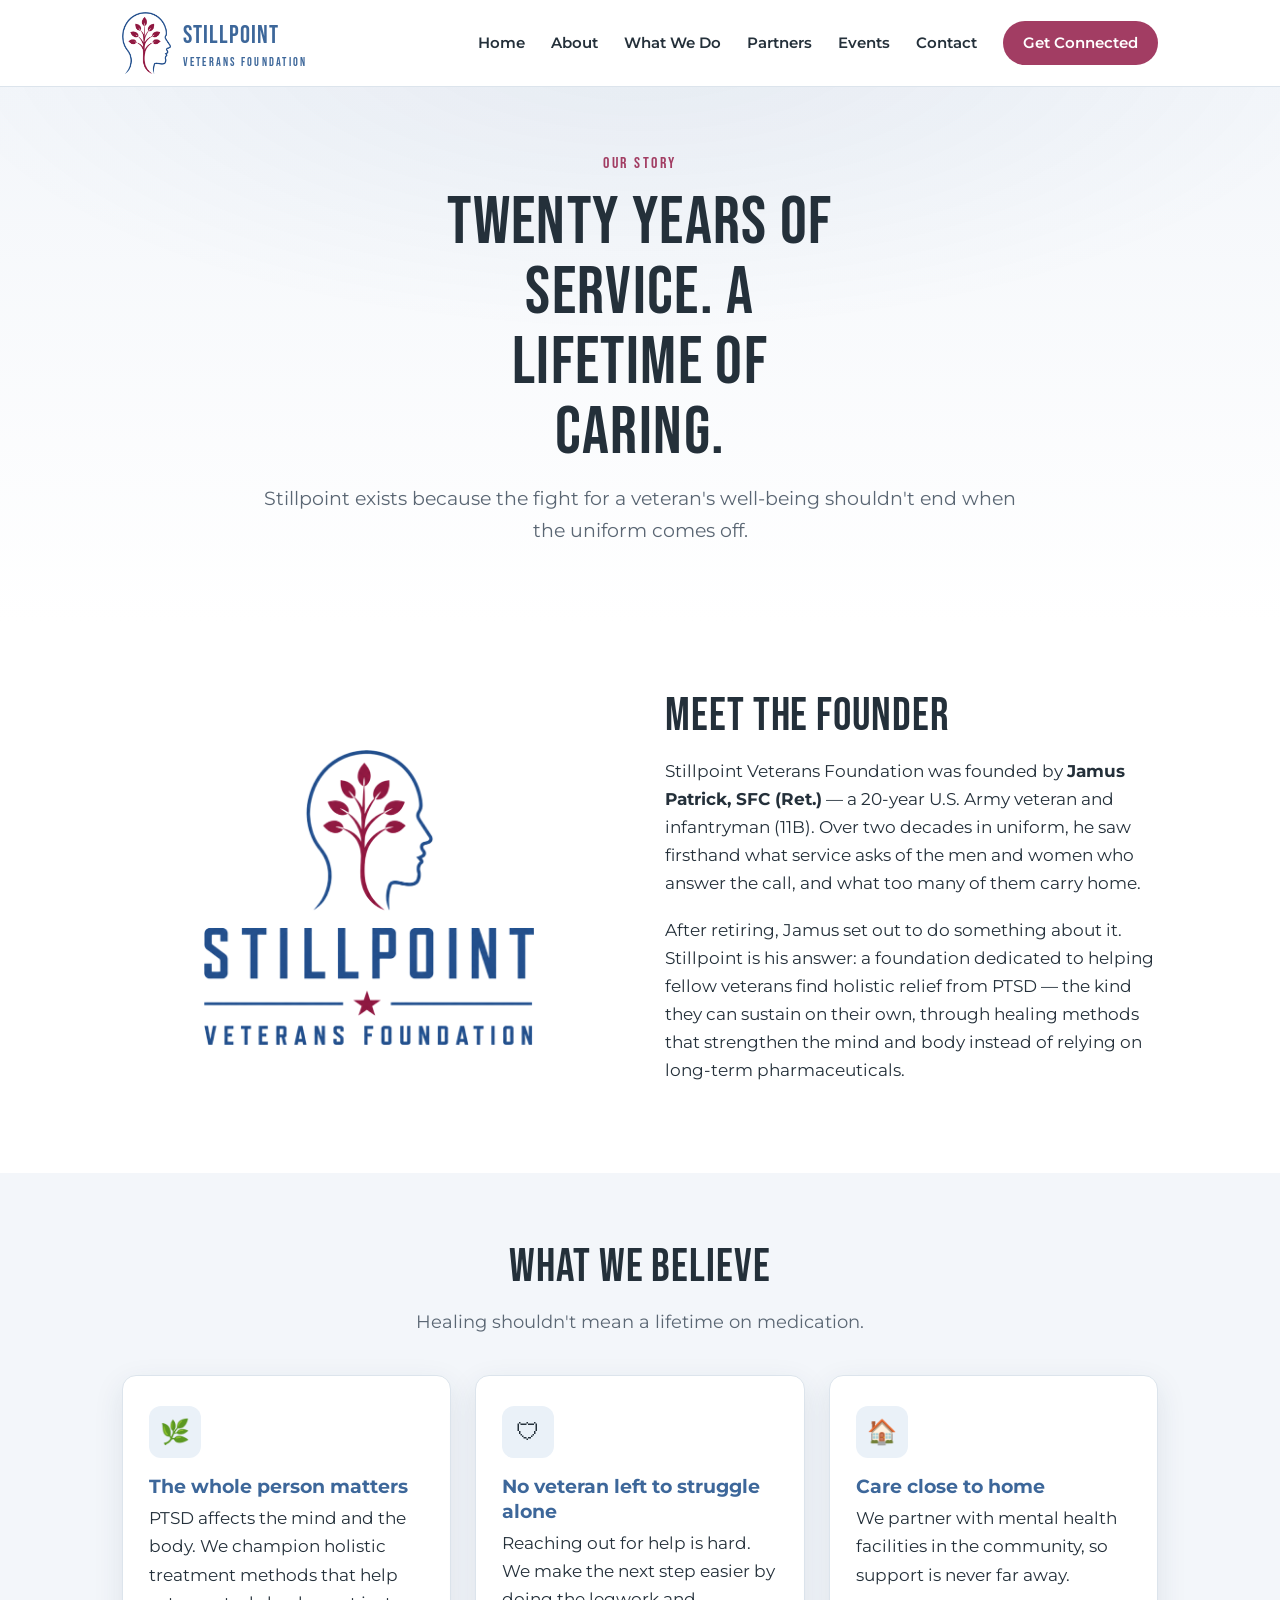
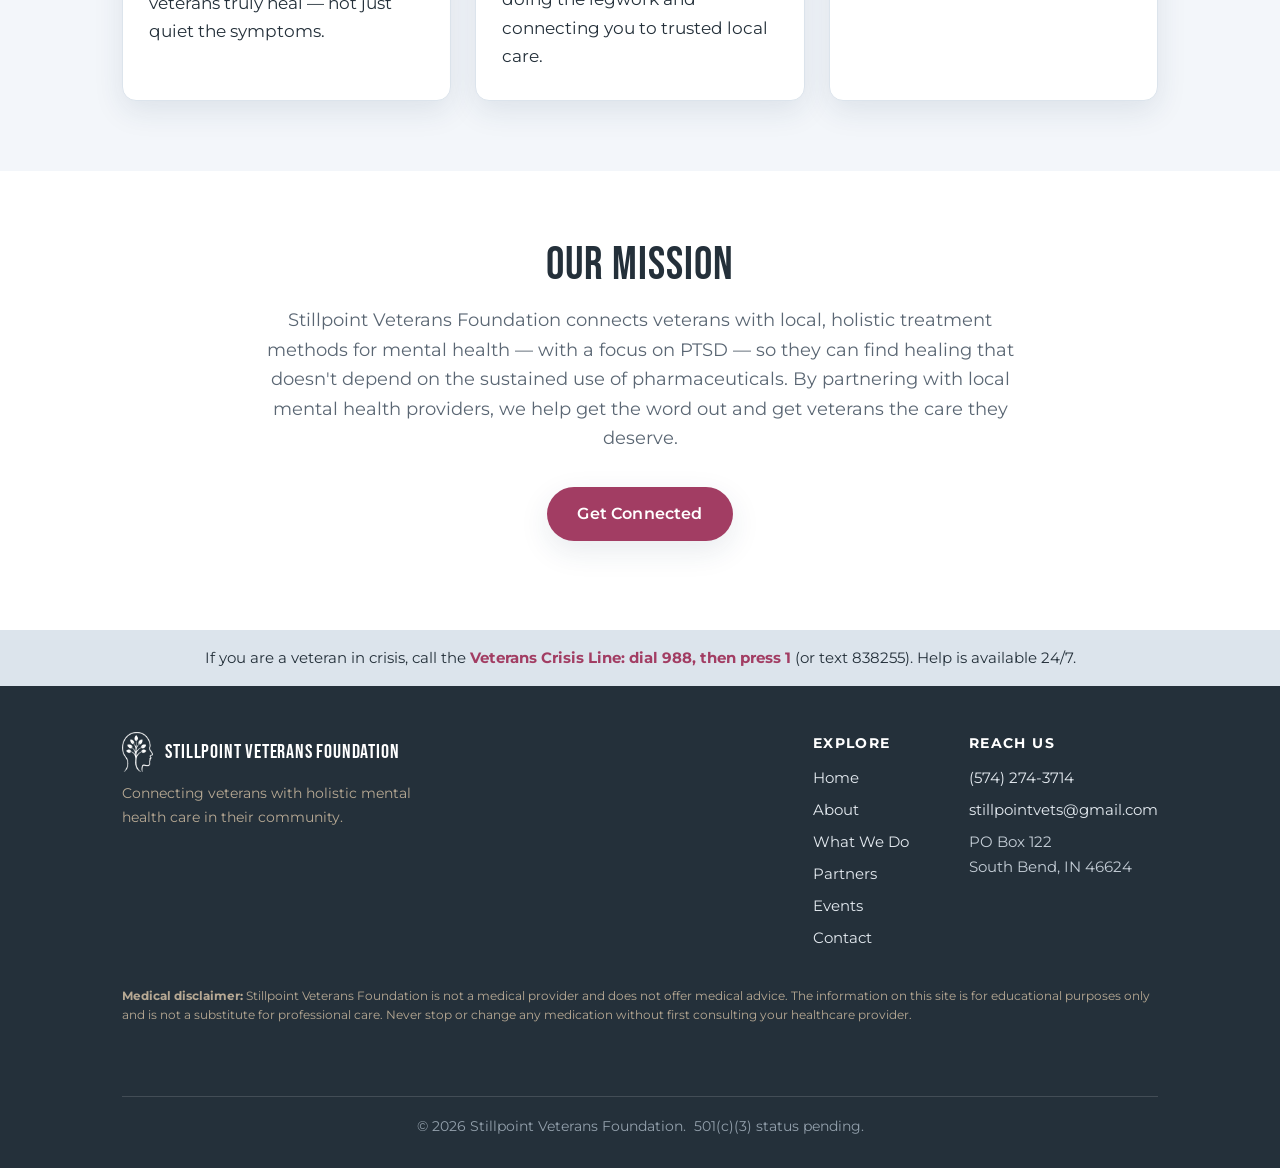
==== commit a93b4265: "Add files via upload" ====
--- a/about.html
+++ b/about.html
@@ -6,6 +6,12 @@
 <title>About — Stillpoint Veterans Foundation</title>
 <meta name="description" content="Stillpoint Veterans Foundation was founded by Jamus Patrick, SFC (Ret.), a 20-year U.S. Army veteran, to connect veterans with holistic mental health care for PTSD.">
 <link rel="icon" href="images/favicon.png">
+<link rel="apple-touch-icon" href="images/app-icon-180.png">
+<link rel="manifest" href="manifest.json">
+<meta name="theme-color" content="#3D679A">
+<meta name="apple-mobile-web-app-capable" content="yes">
+<meta name="apple-mobile-web-app-status-bar-style" content="black-translucent">
+<meta name="apple-mobile-web-app-title" content="Stillpoint">
 <link rel="stylesheet" href="styles.css">
 </head>
 <body>
@@ -111,6 +117,7 @@
         </ul>
       </div>
     </div>
+    <p class="note" style="margin:0 0 12px;max-width:none;color:#b7a994;font-size:12px;line-height:1.55"><b>Medical disclaimer:</b> Stillpoint Veterans Foundation is not a medical provider and does not offer medical advice. The information on this site is for educational purposes only and is not a substitute for professional care. Never stop or change any medication without first consulting your healthcare provider.</p>
     <div class="copyright">&copy; 2026 Stillpoint Veterans Foundation. &nbsp;501(c)(3) status pending.</div>
   </div>
 </footer>
--- a/styles.css
+++ b/styles.css
@@ -163,6 +163,23 @@
 .event-body .btn{margin-top:6px}
 @media(max-width:560px){.event-card{flex-direction:column;gap:14px}.event-date{width:auto;display:inline-block;padding:8px 16px}}
 
+/* Calendar */
+.calendar{max-width:360px;margin:30px auto 6px;background:#fff;border:1px solid var(--sand-deep);border-radius:var(--radius);box-shadow:var(--shadow);overflow:hidden}
+.cal-head{display:flex;align-items:center;justify-content:space-between;background:var(--blue);color:#fff;padding:12px 14px}
+.cal-title{font-family:var(--display);font-size:1.5rem;letter-spacing:.05em;text-transform:uppercase}
+.cal-nav{background:rgba(255,255,255,.18);border:none;color:#fff;width:34px;height:34px;border-radius:50%;font-size:1.4rem;cursor:pointer;line-height:1;display:flex;align-items:center;justify-content:center;padding:0;transition:background .15s ease}
+.cal-nav:hover{background:rgba(255,255,255,.34)}
+.cal-grid{display:grid;grid-template-columns:repeat(7,1fr);text-align:center}
+.cal-dow{padding:10px 8px 4px;font-size:.7rem;font-weight:700;color:var(--muted);text-transform:uppercase;letter-spacing:.04em}
+#calDays{padding:4px 8px 12px}
+.cal-day{padding:8px 0;font-size:.92rem;color:var(--ink);position:relative}
+.cal-day.muted{color:#C3CCD6}
+.cal-day.today{background:var(--sand);border-radius:8px;font-weight:700}
+.cal-day.event{font-weight:700;color:var(--maroon)}
+.cal-day.event::after{content:"";position:absolute;bottom:3px;left:50%;transform:translateX(-50%);width:5px;height:5px;border-radius:50%;background:var(--maroon)}
+.cal-legend{border-top:1px solid var(--sand-deep);padding:10px 14px;font-size:.8rem;color:var(--maroon);font-weight:600;display:flex;align-items:center;gap:8px;justify-content:center}
+.cal-dot{width:9px;height:9px;border-radius:50%;background:var(--maroon);display:inline-block;flex:0 0 auto}
+
 /* Partners */
 .partners{display:grid;grid-template-columns:repeat(auto-fit,minmax(320px,1fr));gap:24px;max-width:760px;margin:34px auto 0}
 .partner-card{background:#fff;border:1px solid var(--sand-deep);border-radius:var(--radius);padding:30px 28px;box-shadow:var(--shadow)}
@@ -175,6 +192,20 @@
 /* Disclaimer band */
 .disclaimer{background:var(--sand-deep);color:var(--ink);text-align:center;padding:16px 22px;font-size:.92rem}
 .disclaimer b{color:var(--maroon)}
+
+/* Signup popup */
+.modal-overlay{position:fixed;inset:0;background:rgba(18,26,38,.55);display:none;align-items:center;justify-content:center;z-index:200;padding:20px}
+.modal-overlay.open{display:flex}
+.modal{background:#fff;border-radius:16px;max-width:400px;width:100%;padding:34px 30px 30px;text-align:center;position:relative;box-shadow:0 24px 60px rgba(18,26,38,.32);border-top:6px solid var(--maroon)}
+.modal-close{position:absolute;top:8px;right:14px;background:none;border:none;font-size:1.9rem;line-height:1;color:var(--muted);cursor:pointer;padding:2px 6px}
+.modal-close:hover{color:var(--ink)}
+.modal-logo{width:64px;height:auto;margin:0 auto 10px;display:block}
+.modal-title{font-family:var(--display);color:var(--blue);font-size:2.1rem;letter-spacing:.03em;text-transform:uppercase;margin-bottom:8px}
+.modal-sub{color:var(--muted);font-size:.95rem;line-height:1.5;margin-bottom:20px}
+.modal form input[type=text],.modal form input[type=email]{width:100%;padding:12px 14px;border:1.5px solid var(--sand-deep);border-radius:10px;font-size:1rem;font-family:inherit;margin-bottom:12px;color:var(--ink)}
+.modal form input:focus{outline:none;border-color:var(--blue)}
+.modal .btn{width:100%;margin-top:4px}
+.modal-msg{margin-top:16px;font-weight:600;color:var(--blue)}
 
 /* Mobile */
 @media(max-width:820px){
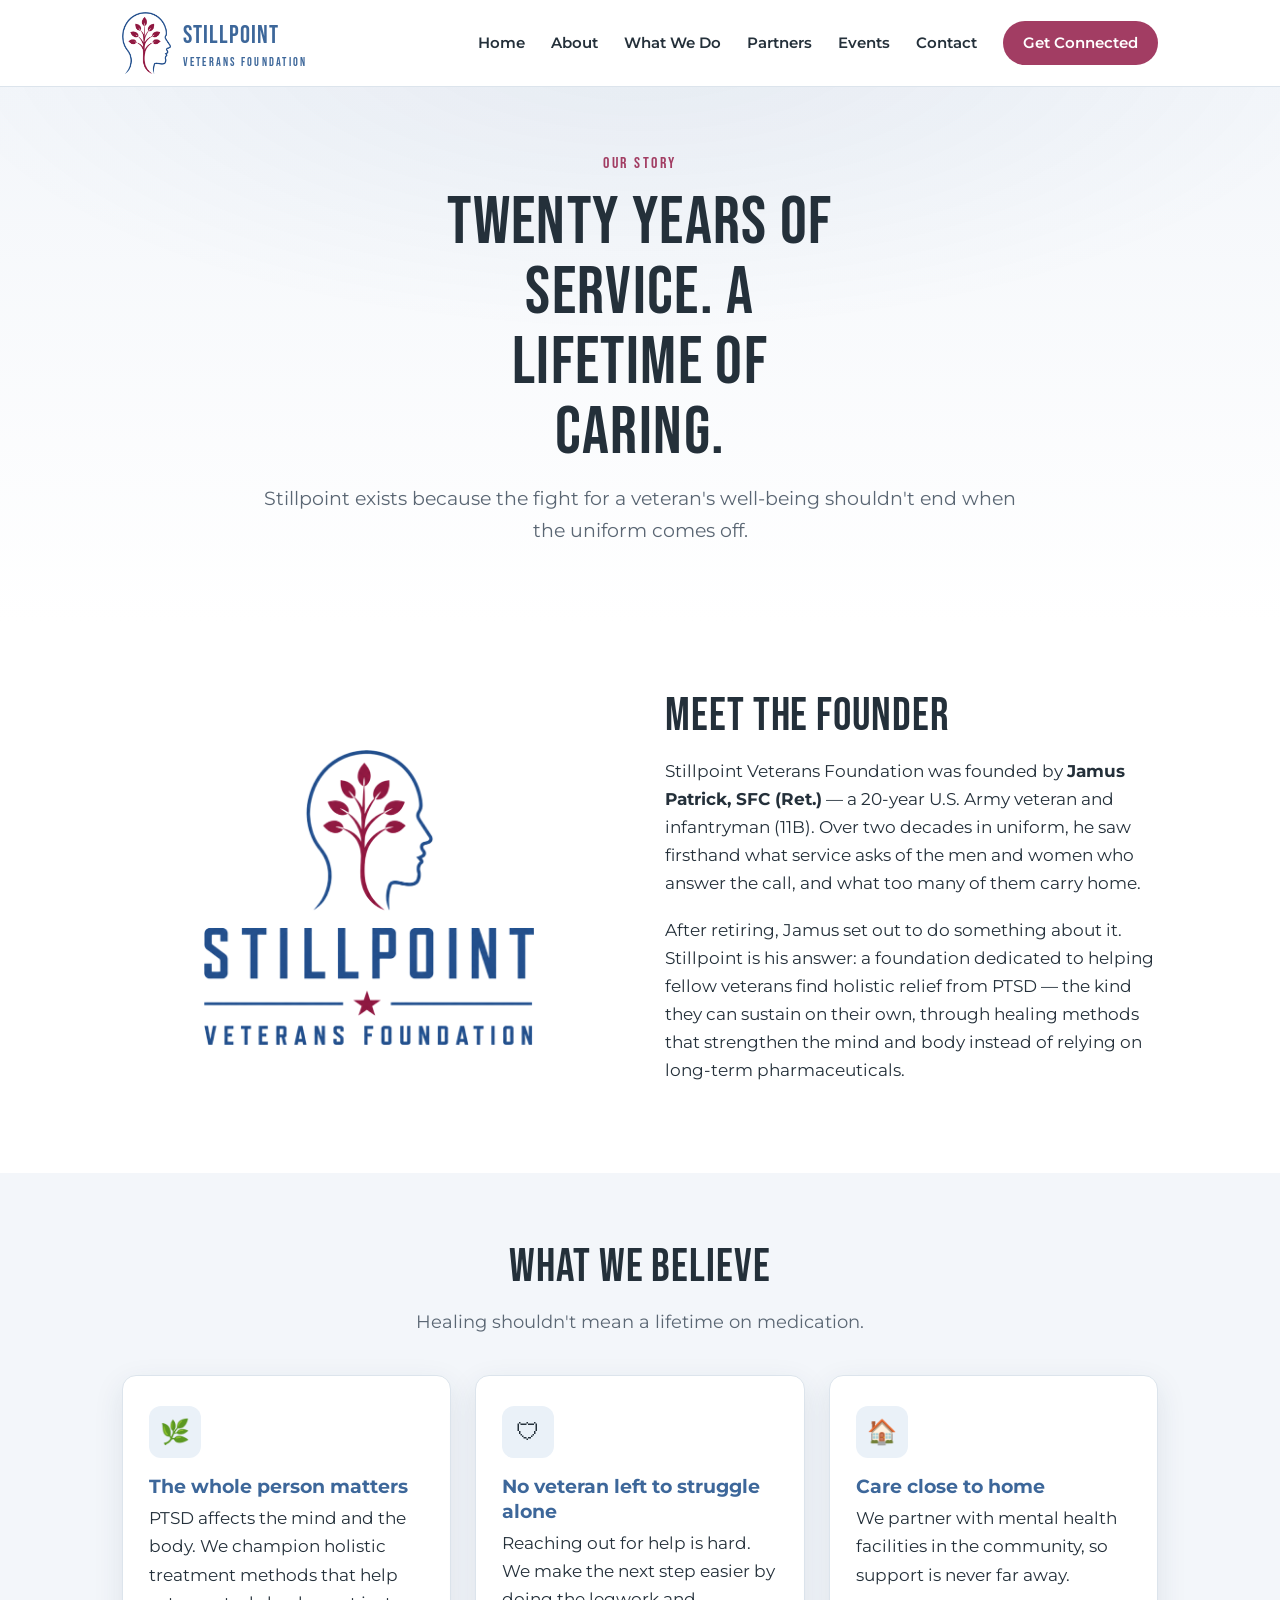
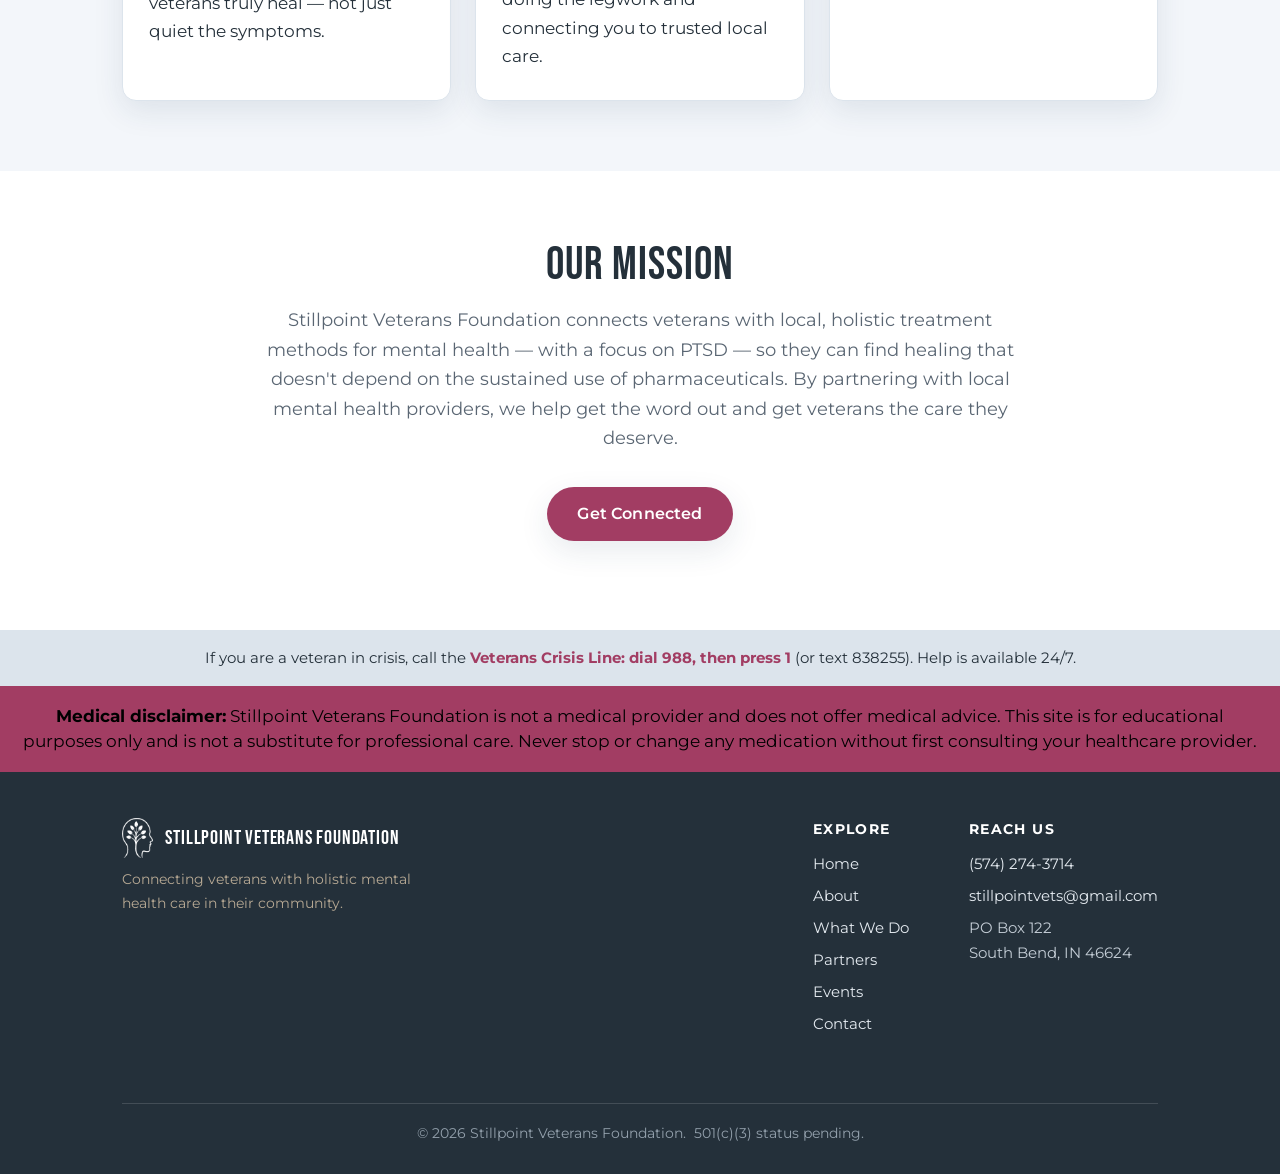
==== commit 1da92b04: "Add files via upload" ====
--- a/about.html
+++ b/about.html
@@ -90,6 +90,10 @@
   If you are a veteran in crisis, call the <b>Veterans Crisis Line: dial 988, then press 1</b> (or text 838255). Help is available 24/7.
 </div>
 
+<div class="med-disclaimer">
+  <b>Medical disclaimer:</b> Stillpoint Veterans Foundation is not a medical provider and does not offer medical advice. This site is for educational purposes only and is not a substitute for professional care. Never stop or change any medication without first consulting your healthcare provider.
+</div>
+
 <footer class="site">
   <div class="wrap">
     <div>
@@ -117,7 +121,6 @@
         </ul>
       </div>
     </div>
-    <p class="note" style="margin:0 0 12px;max-width:none;color:#b7a994;font-size:12px;line-height:1.55"><b>Medical disclaimer:</b> Stillpoint Veterans Foundation is not a medical provider and does not offer medical advice. The information on this site is for educational purposes only and is not a substitute for professional care. Never stop or change any medication without first consulting your healthcare provider.</p>
     <div class="copyright">&copy; 2026 Stillpoint Veterans Foundation. &nbsp;501(c)(3) status pending.</div>
   </div>
 </footer>
--- a/styles.css
+++ b/styles.css
@@ -192,6 +192,8 @@
 /* Disclaimer band */
 .disclaimer{background:var(--sand-deep);color:var(--ink);text-align:center;padding:16px 22px;font-size:.92rem}
 .disclaimer b{color:var(--maroon)}
+.med-disclaimer{background:var(--maroon);color:#000;text-align:center;padding:18px 22px;font-size:1.04rem;line-height:1.5}
+.med-disclaimer b{color:#000}
 
 /* Signup popup */
 .modal-overlay{position:fixed;inset:0;background:rgba(18,26,38,.55);display:none;align-items:center;justify-content:center;z-index:200;padding:20px}
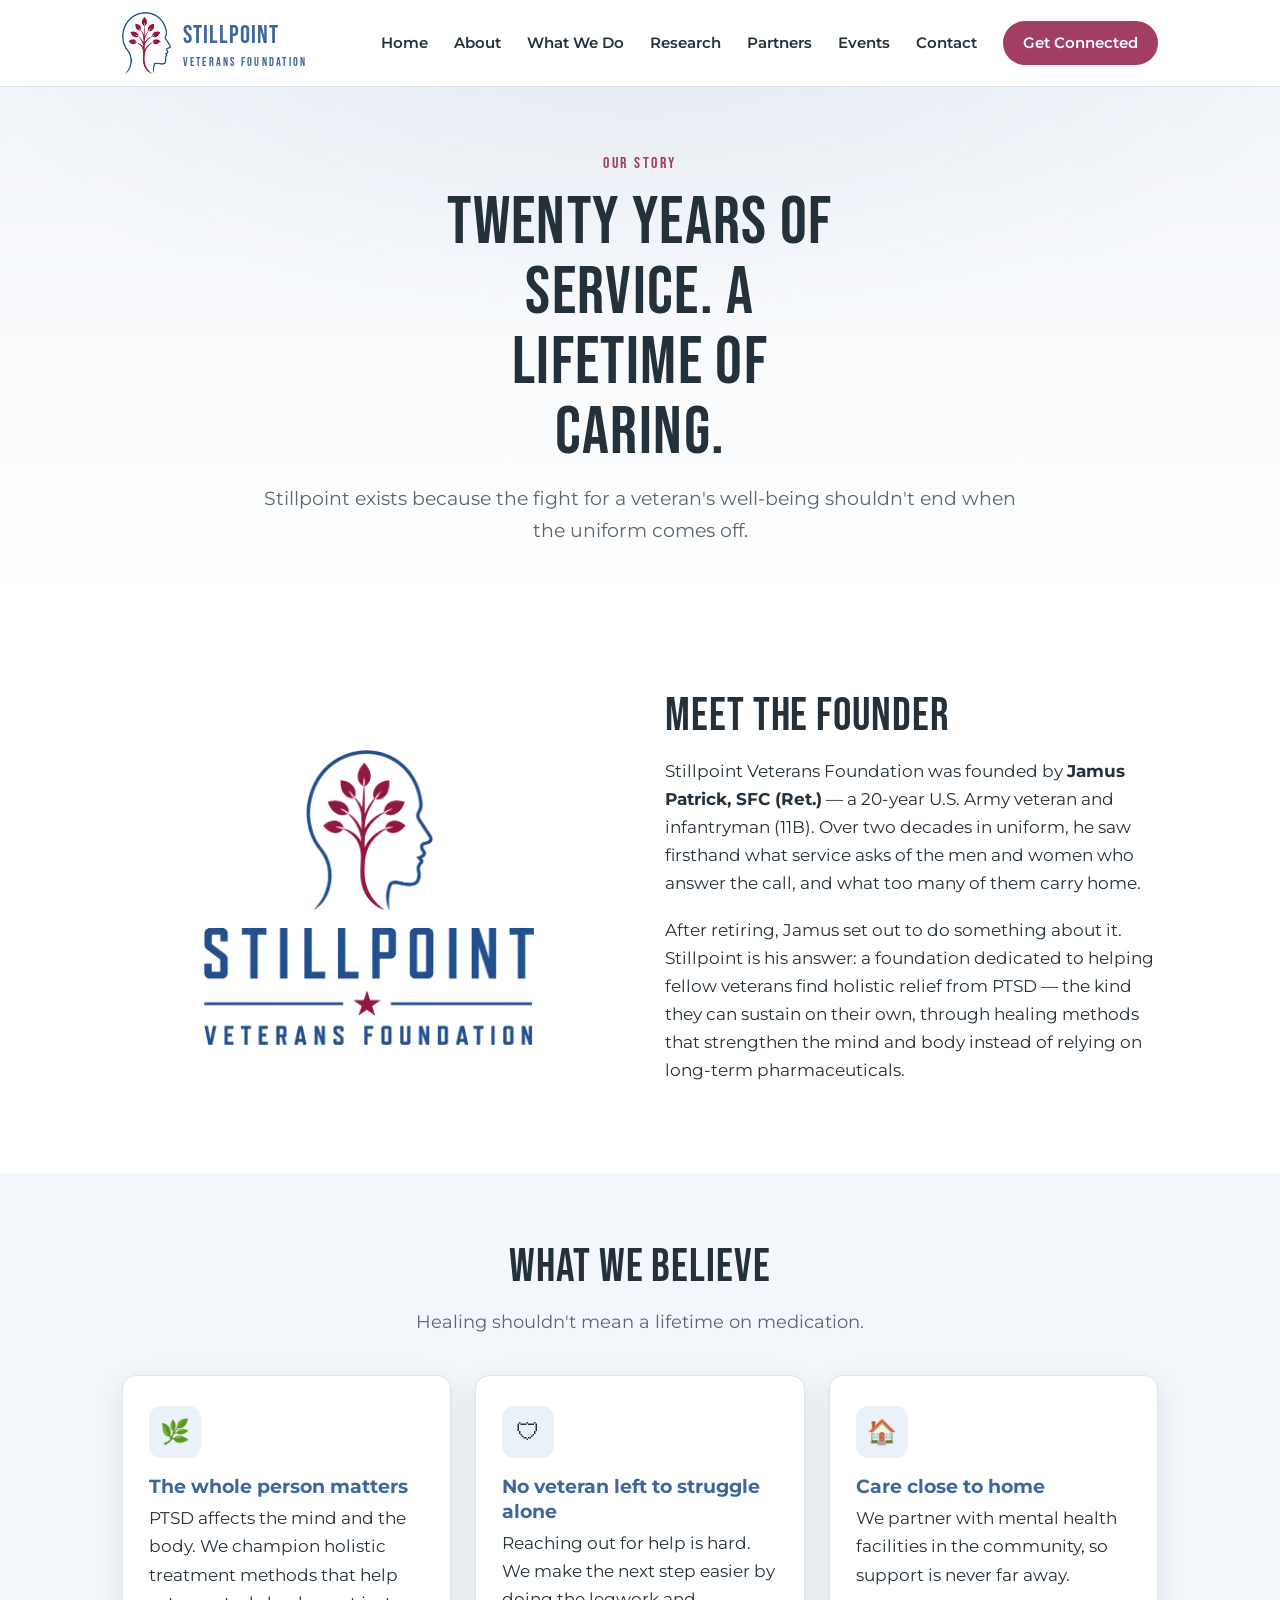
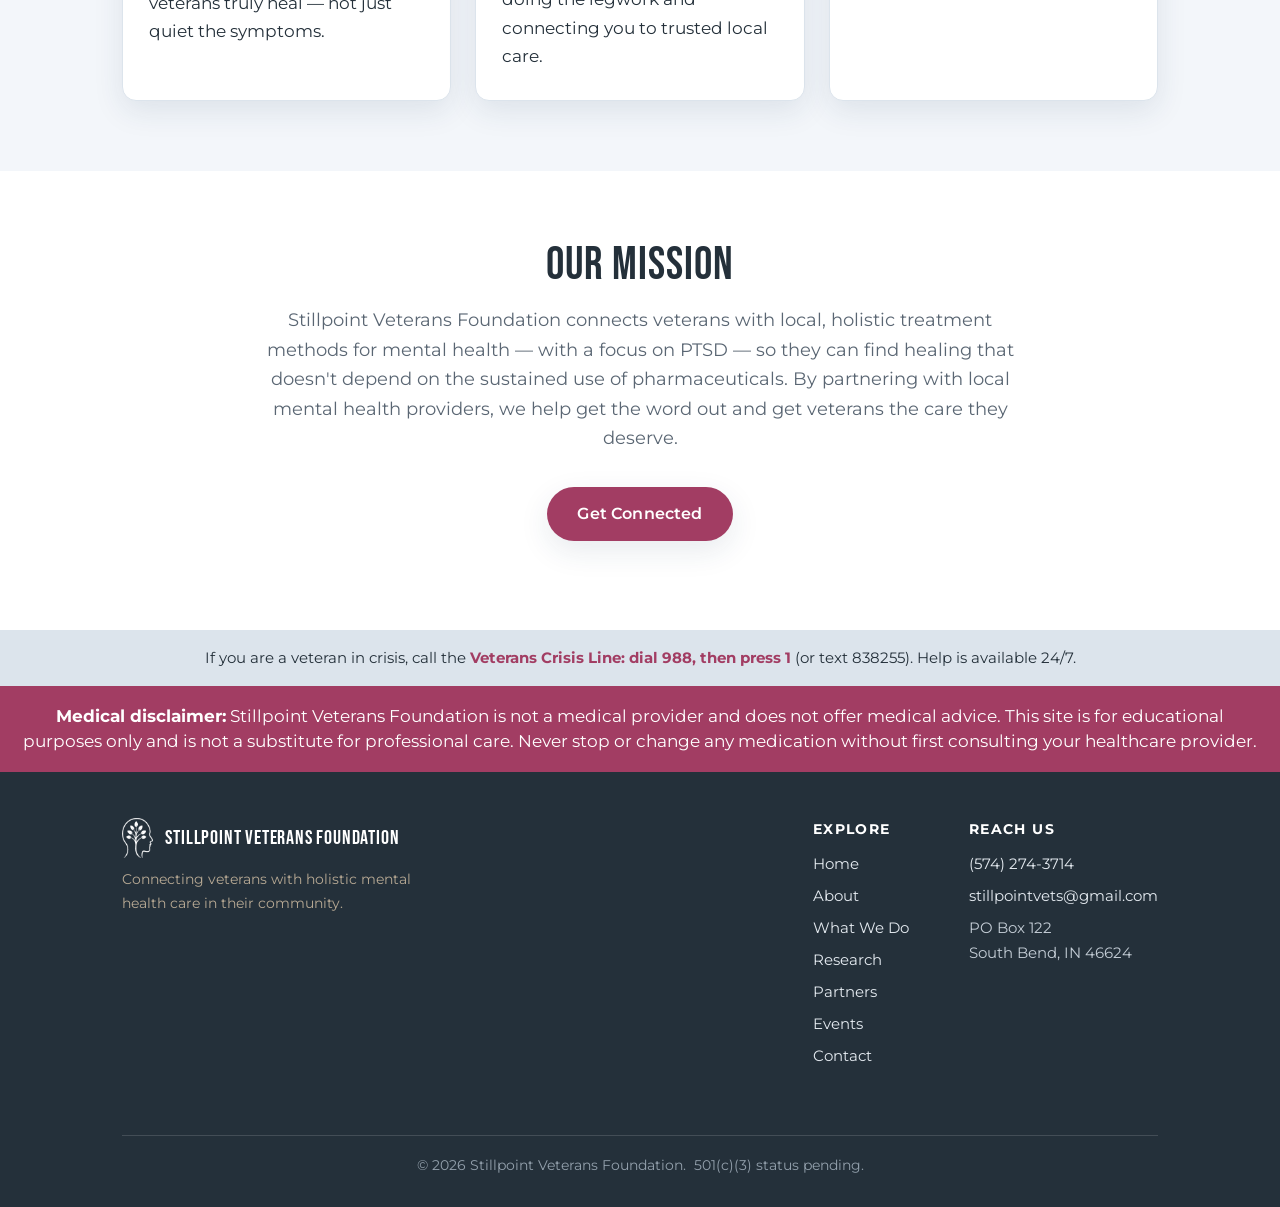
==== commit d5db76e6: "Add files via upload" ====
--- a/about.html
+++ b/about.html
@@ -27,6 +27,7 @@
       <a href="index.html">Home</a>
       <a href="about.html">About</a>
       <a href="services.html">What We Do</a>
+      <a href="research.html">Research</a>
       <a href="partners.html">Partners</a>
       <a href="events.html">Events</a>
       <a href="contact.html">Contact</a>
@@ -107,6 +108,7 @@
           <li><a href="index.html">Home</a></li>
           <li><a href="about.html">About</a></li>
           <li><a href="services.html">What We Do</a></li>
+          <li><a href="research.html">Research</a></li>
           <li><a href="partners.html">Partners</a></li>
           <li><a href="events.html">Events</a></li>
           <li><a href="contact.html">Contact</a></li>
--- a/styles.css
+++ b/styles.css
@@ -192,8 +192,28 @@
 /* Disclaimer band */
 .disclaimer{background:var(--sand-deep);color:var(--ink);text-align:center;padding:16px 22px;font-size:.92rem}
 .disclaimer b{color:var(--maroon)}
-.med-disclaimer{background:var(--maroon);color:#000;text-align:center;padding:18px 22px;font-size:1.04rem;line-height:1.5}
-.med-disclaimer b{color:#000}
+.med-disclaimer{background:var(--maroon);color:#fff;text-align:center;padding:18px 22px;font-size:1.04rem;line-height:1.5}
+.med-disclaimer b{color:#fff}
+
+/* Research / evidence page */
+.ev-note{background:#fff;border-left:4px solid var(--blue);padding:16px 20px;margin:0 0 8px;border-radius:8px;color:var(--muted);font-size:.95rem}
+.ev-note b{color:var(--ink)}
+.ev-legend{display:flex;flex-wrap:wrap;gap:8px 18px;margin:10px 0 0;font-size:.85rem;color:var(--muted)}
+.ev-tag{display:inline-block;font-size:.64rem;font-weight:700;letter-spacing:.05em;text-transform:uppercase;padding:3px 10px;border-radius:50px;color:#fff;vertical-align:middle;margin-left:6px}
+.ev-strong{background:#2e7d54}
+.ev-growing{background:var(--blue)}
+.ev-emerging{background:#c07a2a}
+.ev-prelim{background:var(--muted)}
+.ev-item{background:#fff;border-radius:14px;padding:22px 24px;margin:16px 0;box-shadow:var(--shadow)}
+.ev-item h3{font-family:var(--font);font-weight:700;color:var(--blue);font-size:1.3rem;margin:0 0 6px;line-height:1.25}
+.ev-item .lead{margin:6px 0 12px;color:var(--ink);font-size:1rem}
+.ev-item h4{font-size:.72rem;text-transform:uppercase;letter-spacing:.06em;color:var(--maroon);margin:14px 0 6px}
+.ev-links{list-style:none;padding:0;margin:0}
+.ev-links li{padding:6px 0 6px 24px;position:relative;border-bottom:1px solid var(--sand-deep);font-size:.95rem}
+.ev-links li:last-child{border-bottom:none}
+.ev-links li::before{content:"\2192";position:absolute;left:0;color:var(--blue);font-weight:700}
+.ev-links a{font-weight:600;color:var(--blue-deep)}
+.ev-src{display:block;font-size:.78rem;color:var(--muted);font-weight:400}
 
 /* Signup popup */
 .modal-overlay{position:fixed;inset:0;background:rgba(18,26,38,.55);display:none;align-items:center;justify-content:center;z-index:200;padding:20px}
